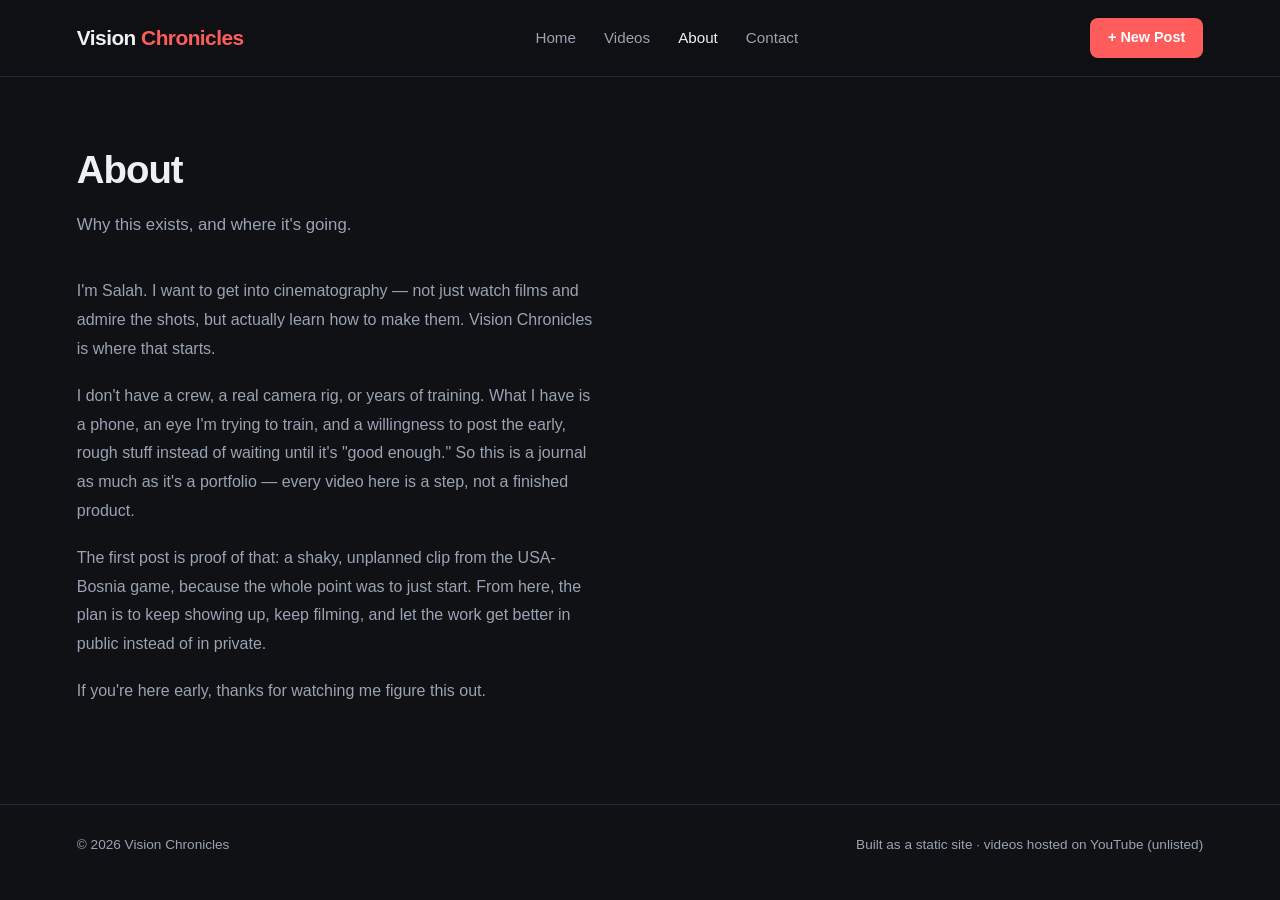
==== about.html @ dbc2cc59 "Add working About and Contact pages, extract shared styles.css" ====
<!DOCTYPE html>
<html lang="en">
<head>
<meta charset="UTF-8">
<meta name="viewport" content="width=device-width, initial-scale=1.0">
<title>About — Vision Chronicles</title>
<link rel="stylesheet" href="styles.css">
</head>
<body>

<header>
  <div class="logo">Vision <span>Chronicles</span></div>
  <nav>
    <ul>
      <li><a href="index.html">Home</a></li>
      <li><a href="index.html#videos">Videos</a></li>
      <li><a href="about.html" class="active">About</a></li>
      <li><a href="contact.html">Contact</a></li>
    </ul>
  </nav>
  <a href="#" class="upload-btn">+ New Post</a>
</header>

<section class="hero">
  <h1>About</h1>
  <p>Why this exists, and where it's going.</p>
</section>

<div class="page-content">
  <p>I'm Salah. I want to get into cinematography — not just watch films and admire the shots, but actually learn how to make them. Vision Chronicles is where that starts.</p>
  <p>I don't have a crew, a real camera rig, or years of training. What I have is a phone, an eye I'm trying to train, and a willingness to post the early, rough stuff instead of waiting until it's "good enough." So this is a journal as much as it's a portfolio — every video here is a step, not a finished product.</p>
  <p>The first post is proof of that: a shaky, unplanned clip from the USA-Bosnia game, because the whole point was to just start. From here, the plan is to keep showing up, keep filming, and let the work get better in public instead of in private.</p>
  <p>If you're here early, thanks for watching me figure this out.</p>
</div>

<footer>
  <span>© 2026 Vision Chronicles</span>
  <span>Built as a static site · videos hosted on YouTube (unlisted)</span>
</footer>

</body>
</html>
---- styles.css ----
:root {
  --bg: #0f1115;
  --card: #171a21;
  --card-border: #262b35;
  --text: #eef0f3;
  --muted: #9aa3b2;
  --accent: #ff5c5c;
  --accent-soft: #ff5c5c22;
}
* { box-sizing: border-box; margin: 0; padding: 0; }
body {
  background: var(--bg);
  color: var(--text);
  font-family: -apple-system, BlinkMacSystemFont, "Segoe UI", Roboto, Helvetica, Arial, sans-serif;
  line-height: 1.5;
}
a { color: inherit; text-decoration: none; }

/* Header */
header {
  position: sticky;
  top: 0;
  z-index: 10;
  display: flex;
  align-items: center;
  justify-content: space-between;
  padding: 18px 6vw;
  background: rgba(15,17,21,0.9);
  backdrop-filter: blur(8px);
  border-bottom: 1px solid var(--card-border);
}
.logo {
  font-size: 1.3rem;
  font-weight: 800;
  letter-spacing: -0.5px;
}
.logo span { color: var(--accent); }
nav ul {
  list-style: none;
  display: flex;
  gap: 28px;
}
nav a {
  color: var(--muted);
  font-size: 0.95rem;
  font-weight: 500;
  transition: color 0.15s;
}
nav a:hover, nav a.active { color: var(--text); }
.upload-btn {
  background: var(--accent);
  color: #fff;
  padding: 9px 18px;
  border-radius: 8px;
  font-size: 0.9rem;
  font-weight: 600;
}

/* Hero */
.hero {
  padding: 64px 6vw 40px;
  max-width: 780px;
}
.hero h1 {
  font-size: 2.4rem;
  font-weight: 800;
  letter-spacing: -1px;
  margin-bottom: 14px;
}
.hero p {
  color: var(--muted);
  font-size: 1.05rem;
}

/* Filters */
.filters {
  display: flex;
  gap: 10px;
  padding: 0 6vw 32px;
  flex-wrap: wrap;
}
.filter-pill {
  padding: 7px 16px;
  border: 1px solid var(--card-border);
  border-radius: 999px;
  font-size: 0.85rem;
  color: var(--muted);
}
.filter-pill.active {
  background: var(--accent-soft);
  border-color: var(--accent);
  color: var(--accent);
}

/* Grid */
.grid {
  display: grid;
  grid-template-columns: repeat(auto-fill, minmax(320px, 1fr));
  gap: 28px;
  padding: 0 6vw 80px;
}
.card {
  background: var(--card);
  border: 1px solid var(--card-border);
  border-radius: 14px;
  overflow: hidden;
  transition: transform 0.15s ease, border-color 0.15s ease;
}
.card:hover {
  transform: translateY(-3px);
  border-color: #3a4150;
}
.video-wrap {
  position: relative;
  aspect-ratio: 16 / 9;
  background: #000 center / cover no-repeat;
  cursor: pointer;
}
.video-wrap iframe {
  width: 100%;
  height: 100%;
  border: 0;
  display: block;
}
.play-btn {
  position: absolute;
  top: 50%;
  left: 50%;
  transform: translate(-50%, -50%);
  width: 60px;
  height: 60px;
  border-radius: 50%;
  background: rgba(0,0,0,0.65);
  border: 2px solid rgba(255,255,255,0.85);
  display: flex;
  align-items: center;
  justify-content: center;
  transition: background 0.15s ease, transform 0.15s ease;
}
.video-wrap:hover .play-btn {
  background: var(--accent);
  transform: translate(-50%, -50%) scale(1.08);
}
.play-btn::after {
  content: "";
  border-style: solid;
  border-width: 10px 0 10px 16px;
  border-color: transparent transparent transparent #fff;
  margin-left: 4px;
}
.card-body {
  padding: 18px 20px 22px;
}
.card-meta {
  display: flex;
  gap: 10px;
  align-items: center;
  font-size: 0.78rem;
  color: var(--muted);
  margin-bottom: 8px;
}
.tag {
  background: var(--accent-soft);
  color: var(--accent);
  padding: 2px 9px;
  border-radius: 999px;
  font-weight: 600;
  font-size: 0.72rem;
}
.card h3 {
  font-size: 1.1rem;
  font-weight: 700;
  margin-bottom: 8px;
}
.card p {
  font-size: 0.9rem;
  color: var(--muted);
}

/* Cost callout */
.callout {
  margin: 0 6vw 80px;
  padding: 22px 26px;
  background: var(--card);
  border: 1px dashed var(--card-border);
  border-radius: 14px;
  font-size: 0.9rem;
  color: var(--muted);
}
.callout strong { color: var(--text); }

/* About / static page content */
.page-content {
  padding: 0 6vw 80px;
  max-width: 680px;
}
.page-content p {
  color: var(--muted);
  font-size: 1rem;
  line-height: 1.8;
  margin-bottom: 18px;
}

/* Contact */
.contact-list {
  padding: 0 6vw 80px;
  display: flex;
  flex-direction: column;
  gap: 16px;
  max-width: 460px;
}
.contact-item {
  display: flex;
  align-items: center;
  gap: 16px;
  background: var(--card);
  border: 1px solid var(--card-border);
  border-radius: 14px;
  padding: 18px 20px;
  transition: border-color 0.15s ease;
}
.contact-item:hover { border-color: #3a4150; }
.contact-icon {
  width: 44px;
  height: 44px;
  border-radius: 50%;
  background: var(--accent-soft);
  color: var(--accent);
  display: flex;
  align-items: center;
  justify-content: center;
  font-size: 1.2rem;
  flex-shrink: 0;
}
.contact-label {
  font-size: 0.78rem;
  color: var(--muted);
  margin-bottom: 2px;
}
.contact-value {
  font-size: 1rem;
  font-weight: 600;
}

footer {
  padding: 30px 6vw;
  border-top: 1px solid var(--card-border);
  color: var(--muted);
  font-size: 0.85rem;
  display: flex;
  justify-content: space-between;
}

@media (max-width: 640px) {
  header { padding: 16px 5vw; }
  nav ul { display: none; }
  .hero { padding: 40px 5vw 24px; }
  .hero h1 { font-size: 1.8rem; }
  .grid { padding: 0 5vw 60px; }
  .page-content { padding: 0 5vw 60px; }
  .contact-list { padding: 0 5vw 60px; }
}
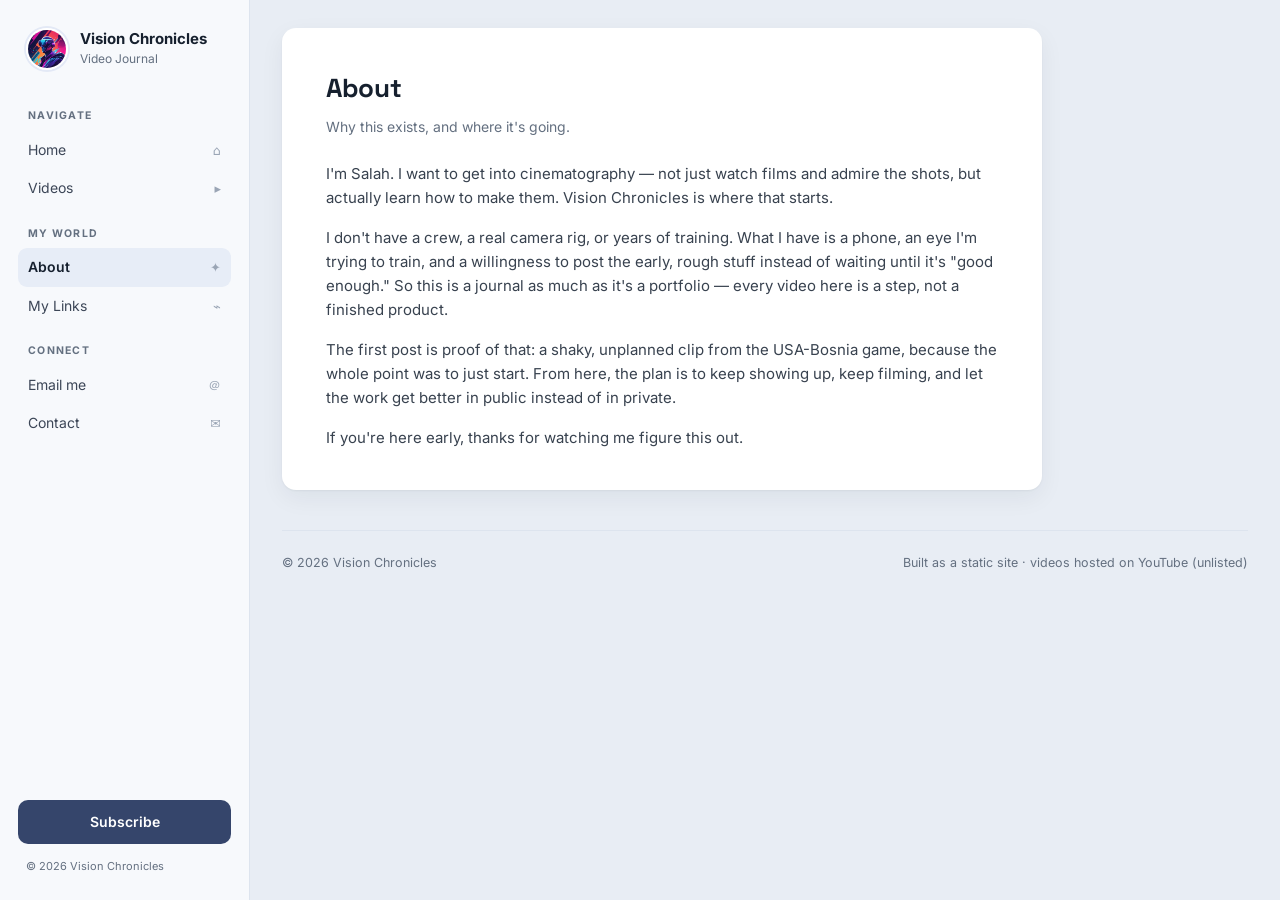
==== commit c534b500: "Redesign: sidebar layout, light cinematic palette, avatar hero" ====
--- a/about.html
+++ b/about.html
@@ -4,39 +4,66 @@
 <meta charset="UTF-8">
 <meta name="viewport" content="width=device-width, initial-scale=1.0">
 <title>About — Vision Chronicles</title>
+<link rel="preconnect" href="https://fonts.googleapis.com">
+<link rel="preconnect" href="https://fonts.gstatic.com" crossorigin>
+<link href="https://fonts.googleapis.com/css2?family=Inter:wght@400;500;600;700&family=Space+Grotesk:wght@500;600;700&display=swap" rel="stylesheet">
 <link rel="stylesheet" href="styles.css">
 </head>
 <body>
 
-<header>
-  <div class="logo">Vision <span>Chronicles</span></div>
-  <nav>
-    <ul>
-      <li><a href="index.html">Home</a></li>
-      <li><a href="index.html#videos">Videos</a></li>
-      <li><a href="about.html" class="active">About</a></li>
-      <li><a href="contact.html">Contact</a></li>
-    </ul>
-  </nav>
-  <a href="#" class="upload-btn">+ New Post</a>
-</header>
+<div class="shell">
 
-<section class="hero">
-  <h1>About</h1>
-  <p>Why this exists, and where it's going.</p>
-</section>
+  <aside class="sidebar">
+    <a class="brand" href="index.html">
+      <img class="brand-mark" src="assets/avatar.png" alt="Vision Chronicles avatar" onerror="this.onerror=null;this.src='assets/avatar-placeholder.svg'">
+      <div>
+        <div class="brand-name">Vision Chronicles</div>
+        <div class="brand-sub">Video Journal</div>
+      </div>
+    </a>
 
-<div class="page-content">
-  <p>I'm Salah. I want to get into cinematography — not just watch films and admire the shots, but actually learn how to make them. Vision Chronicles is where that starts.</p>
-  <p>I don't have a crew, a real camera rig, or years of training. What I have is a phone, an eye I'm trying to train, and a willingness to post the early, rough stuff instead of waiting until it's "good enough." So this is a journal as much as it's a portfolio — every video here is a step, not a finished product.</p>
-  <p>The first post is proof of that: a shaky, unplanned clip from the USA-Bosnia game, because the whole point was to just start. From here, the plan is to keep showing up, keep filming, and let the work get better in public instead of in private.</p>
-  <p>If you're here early, thanks for watching me figure this out.</p>
+    <div class="nav-section">
+      <div class="nav-label">Navigate</div>
+      <a class="nav-item" href="index.html">Home <span class="nav-icon">⌂</span></a>
+      <a class="nav-item" href="index.html#videos">Videos <span class="nav-icon">▸</span></a>
+    </div>
+
+    <div class="nav-section">
+      <div class="nav-label">My World</div>
+      <a class="nav-item active" href="about.html">About <span class="nav-icon">✦</span></a>
+      <a class="nav-item" href="index.html#links">My Links <span class="nav-icon">⌁</span></a>
+    </div>
+
+    <div class="nav-section">
+      <div class="nav-label">Connect</div>
+      <a class="nav-item" href="mailto:salah.mohamoud.dev@gmail.com">Email me <span class="nav-icon">＠</span></a>
+      <a class="nav-item" href="contact.html">Contact <span class="nav-icon">✉</span></a>
+    </div>
+
+    <div class="sidebar-footer">
+      <a class="subscribe-btn" href="mailto:salah.mohamoud.dev@gmail.com?subject=Subscribe%20to%20Vision%20Chronicles">Subscribe</a>
+      <div class="sidebar-credit">© 2026 Vision Chronicles</div>
+    </div>
+  </aside>
+
+  <main class="main">
+
+    <section class="page-card">
+      <h1>About</h1>
+      <div class="page-kicker">Why this exists, and where it's going.</div>
+      <p>I'm Salah. I want to get into cinematography — not just watch films and admire the shots, but actually learn how to make them. Vision Chronicles is where that starts.</p>
+      <p>I don't have a crew, a real camera rig, or years of training. What I have is a phone, an eye I'm trying to train, and a willingness to post the early, rough stuff instead of waiting until it's "good enough." So this is a journal as much as it's a portfolio — every video here is a step, not a finished product.</p>
+      <p>The first post is proof of that: a shaky, unplanned clip from the USA-Bosnia game, because the whole point was to just start. From here, the plan is to keep showing up, keep filming, and let the work get better in public instead of in private.</p>
+      <p>If you're here early, thanks for watching me figure this out.</p>
+    </section>
+
+    <footer class="main-footer">
+      <span>© 2026 Vision Chronicles</span>
+      <span>Built as a static site · videos hosted on YouTube (unlisted)</span>
+    </footer>
+
+  </main>
 </div>
-
-<footer>
-  <span>© 2026 Vision Chronicles</span>
-  <span>Built as a static site · videos hosted on YouTube (unlisted)</span>
-</footer>
 
 </body>
 </html>
--- a/styles.css
+++ b/styles.css
@@ -1,262 +1,459 @@
+/* ============================================================
+   Vision Chronicles — sidebar layout, light cinematic palette
+   ============================================================ */
+
 :root {
-  --bg: #0f1115;
-  --card: #171a21;
-  --card-border: #262b35;
-  --text: #eef0f3;
-  --muted: #9aa3b2;
-  --accent: #ff5c5c;
-  --accent-soft: #ff5c5c22;
-}
-* { box-sizing: border-box; margin: 0; padding: 0; }
+  --bg: #e8edf4;            /* cool ice page background */
+  --sidebar-bg: #f7f9fc;
+  --card: #ffffff;
+  --ink: #16202e;
+  --muted: #647080;
+  --line: #dde4ee;
+  --accent: #35456b;        /* deep indigo */
+  --accent-hover: #2a3757;
+  --accent-soft: #e3e9f6;
+  --glow-a: #6d5ae0;        /* echoes the avatar's violet/cyan */
+  --glow-b: #2fb3d4;
+  --dark: #161d2c;          /* cinematic slate for CTA banner */
+  --radius: 14px;
+  --shadow: 0 1px 2px rgba(22, 32, 46, .05), 0 8px 24px rgba(22, 32, 46, .06);
+}
+
+* { margin: 0; padding: 0; box-sizing: border-box; }
+
+html { scroll-behavior: smooth; }
+
 body {
+  font-family: "Inter", system-ui, -apple-system, sans-serif;
   background: var(--bg);
-  color: var(--text);
-  font-family: -apple-system, BlinkMacSystemFont, "Segoe UI", Roboto, Helvetica, Arial, sans-serif;
-  line-height: 1.5;
-}
+  color: var(--ink);
+  line-height: 1.6;
+  -webkit-font-smoothing: antialiased;
+}
+
+h1, h2, h3, .logo { font-family: "Space Grotesk", "Inter", sans-serif; letter-spacing: -0.01em; }
+
 a { color: inherit; text-decoration: none; }
 
-/* Header */
-header {
+/* ---------- Layout shell ---------- */
+
+.shell { display: flex; min-height: 100vh; }
+
+/* ---------- Sidebar ---------- */
+
+.sidebar {
+  width: 250px;
+  flex-shrink: 0;
+  background: var(--sidebar-bg);
+  border-right: 1px solid var(--line);
+  padding: 24px 18px;
   position: sticky;
   top: 0;
-  z-index: 10;
+  height: 100vh;
+  overflow-y: auto;
+  display: flex;
+  flex-direction: column;
+}
+
+.brand {
+  display: flex;
+  align-items: center;
+  gap: 12px;
+  padding: 4px 8px 20px;
+}
+
+.brand-mark {
+  width: 42px;
+  height: 42px;
+  border-radius: 50%;
+  object-fit: cover;
+  border: 2px solid var(--card);
+  box-shadow: 0 0 0 2px var(--accent-soft);
+}
+
+.brand-name { font-weight: 700; font-size: 15px; line-height: 1.25; }
+.brand-sub { font-size: 12px; color: var(--muted); }
+
+.nav-section { margin-top: 18px; }
+
+.nav-label {
+  font-size: 10.5px;
+  font-weight: 700;
+  letter-spacing: .12em;
+  text-transform: uppercase;
+  color: var(--muted);
+  padding: 0 10px 6px;
+}
+
+.nav-item {
   display: flex;
   align-items: center;
   justify-content: space-between;
-  padding: 18px 6vw;
-  background: rgba(15,17,21,0.9);
-  backdrop-filter: blur(8px);
-  border-bottom: 1px solid var(--card-border);
-}
-.logo {
-  font-size: 1.3rem;
-  font-weight: 800;
-  letter-spacing: -0.5px;
-}
-.logo span { color: var(--accent); }
-nav ul {
-  list-style: none;
-  display: flex;
-  gap: 28px;
-}
-nav a {
-  color: var(--muted);
-  font-size: 0.95rem;
-  font-weight: 500;
-  transition: color 0.15s;
-}
-nav a:hover, nav a.active { color: var(--text); }
-.upload-btn {
+  padding: 8px 10px;
+  border-radius: 9px;
+  font-size: 14px;
+  color: #3c4657;
+  transition: background .15s, color .15s;
+}
+
+.nav-item:hover { background: #eef2f8; color: var(--ink); }
+.nav-item.active { background: #e7edf7; color: var(--ink); font-weight: 600; }
+.nav-item .nav-icon { color: #9aa5b5; font-size: 13px; }
+
+.sidebar-footer { margin-top: auto; padding-top: 24px; }
+
+.subscribe-btn {
+  display: block;
+  text-align: center;
   background: var(--accent);
   color: #fff;
-  padding: 9px 18px;
-  border-radius: 8px;
-  font-size: 0.9rem;
   font-weight: 600;
-}
-
-/* Hero */
-.hero {
-  padding: 64px 6vw 40px;
-  max-width: 780px;
-}
-.hero h1 {
-  font-size: 2.4rem;
-  font-weight: 800;
-  letter-spacing: -1px;
-  margin-bottom: 14px;
-}
-.hero p {
+  font-size: 14px;
+  padding: 11px 16px;
+  border-radius: 10px;
+  transition: background .15s;
+}
+
+.subscribe-btn:hover { background: var(--accent-hover); }
+
+.sidebar-credit { font-size: 11px; color: var(--muted); padding: 14px 8px 0; }
+
+/* ---------- Main column ---------- */
+
+.main {
+  flex: 1;
+  padding: 28px 32px 48px;
+  max-width: 1120px;
+  margin: 0 auto;
+  min-width: 0;
+}
+
+/* ---------- Hero card ---------- */
+
+.hero-card {
+  display: flex;
+  background: var(--card);
+  border-radius: var(--radius);
+  overflow: hidden;
+  box-shadow: var(--shadow);
+}
+
+.hero-media {
+  width: 320px;
+  flex-shrink: 0;
+  position: relative;
+  background: linear-gradient(135deg, var(--glow-a), var(--glow-b));
+}
+
+.hero-media img {
+  position: absolute;
+  inset: 0;
+  width: 100%;
+  height: 100%;
+  object-fit: cover;
+  display: block;
+}
+
+.hero-body { padding: 40px 44px; display: flex; flex-direction: column; justify-content: center; }
+
+.hero-body h1 { font-size: 27px; margin-bottom: 14px; }
+
+.hero-body p { color: var(--muted); font-size: 14.5px; max-width: 52ch; }
+
+.newsletter { margin-top: 26px; }
+
+.newsletter-label { font-size: 13px; font-weight: 600; margin-bottom: 10px; }
+
+.newsletter-form { display: flex; gap: 10px; flex-wrap: wrap; }
+
+.newsletter-form input {
+  flex: 1;
+  min-width: 200px;
+  padding: 11px 14px;
+  border: 1px solid var(--line);
+  border-radius: 9px;
+  background: #f4f6fa;
+  font: inherit;
+  font-size: 14px;
+  color: var(--ink);
+}
+
+.newsletter-form input:focus { outline: 2px solid var(--accent-soft); border-color: var(--accent); }
+
+.btn {
+  display: inline-block;
+  background: var(--accent);
+  color: #fff;
+  font-weight: 600;
+  font-size: 14px;
+  padding: 11px 20px;
+  border: none;
+  border-radius: 9px;
+  cursor: pointer;
+  font-family: inherit;
+  transition: background .15s;
+}
+
+.btn:hover { background: var(--accent-hover); }
+
+.btn-light { background: #fff; color: var(--ink); }
+.btn-light:hover { background: #e9edf4; }
+
+/* ---------- Section headers ---------- */
+
+.section { margin-top: 44px; }
+
+.section-head {
+  display: flex;
+  align-items: baseline;
+  justify-content: space-between;
+  margin-bottom: 18px;
+}
+
+.section-head h2 { font-size: 19px; }
+
+.view-more { font-size: 13px; color: var(--muted); text-decoration: underline; text-underline-offset: 3px; }
+.view-more:hover { color: var(--ink); }
+
+/* ---------- Filters ---------- */
+
+.filters { display: flex; gap: 8px; flex-wrap: wrap; margin-bottom: 18px; }
+
+.filter-pill {
+  padding: 6px 15px;
+  border-radius: 999px;
+  background: var(--card);
+  border: 1px solid var(--line);
+  font-size: 13px;
   color: var(--muted);
-  font-size: 1.05rem;
-}
-
-/* Filters */
-.filters {
-  display: flex;
-  gap: 10px;
-  padding: 0 6vw 32px;
-  flex-wrap: wrap;
-}
-.filter-pill {
-  padding: 7px 16px;
-  border: 1px solid var(--card-border);
-  border-radius: 999px;
-  font-size: 0.85rem;
-  color: var(--muted);
-}
-.filter-pill.active {
-  background: var(--accent-soft);
-  border-color: var(--accent);
-  color: var(--accent);
-}
-
-/* Grid */
+  cursor: pointer;
+  transition: all .15s;
+}
+
+.filter-pill:hover { border-color: var(--accent); color: var(--ink); }
+.filter-pill.active { background: var(--accent); border-color: var(--accent); color: #fff; }
+
+/* ---------- Video grid ---------- */
+
 .grid {
   display: grid;
-  grid-template-columns: repeat(auto-fill, minmax(320px, 1fr));
-  gap: 28px;
-  padding: 0 6vw 80px;
-}
+  grid-template-columns: repeat(auto-fill, minmax(280px, 1fr));
+  gap: 22px;
+}
+
 .card {
   background: var(--card);
-  border: 1px solid var(--card-border);
-  border-radius: 14px;
+  border-radius: var(--radius);
   overflow: hidden;
-  transition: transform 0.15s ease, border-color 0.15s ease;
-}
-.card:hover {
-  transform: translateY(-3px);
-  border-color: #3a4150;
-}
+  box-shadow: var(--shadow);
+  transition: transform .18s, box-shadow .18s;
+}
+
+.card:hover { transform: translateY(-3px); box-shadow: 0 4px 8px rgba(22,32,46,.06), 0 14px 32px rgba(22,32,46,.1); }
+
 .video-wrap {
   position: relative;
   aspect-ratio: 16 / 9;
-  background: #000 center / cover no-repeat;
+  background-color: #101623;
+  background-size: cover;
+  background-position: center;
   cursor: pointer;
 }
-.video-wrap iframe {
-  width: 100%;
-  height: 100%;
-  border: 0;
-  display: block;
-}
+
+.video-wrap iframe { position: absolute; inset: 0; width: 100%; height: 100%; border: 0; }
+
 .play-btn {
   position: absolute;
-  top: 50%;
-  left: 50%;
+  top: 50%; left: 50%;
   transform: translate(-50%, -50%);
-  width: 60px;
-  height: 60px;
+  width: 54px; height: 54px;
   border-radius: 50%;
-  background: rgba(0,0,0,0.65);
-  border: 2px solid rgba(255,255,255,0.85);
-  display: flex;
-  align-items: center;
-  justify-content: center;
-  transition: background 0.15s ease, transform 0.15s ease;
-}
-.video-wrap:hover .play-btn {
-  background: var(--accent);
-  transform: translate(-50%, -50%) scale(1.08);
-}
+  background: rgba(22, 29, 44, .78);
+  backdrop-filter: blur(2px);
+  transition: background .15s, transform .15s;
+}
+
 .play-btn::after {
   content: "";
-  border-style: solid;
-  border-width: 10px 0 10px 16px;
-  border-color: transparent transparent transparent #fff;
-  margin-left: 4px;
-}
-.card-body {
-  padding: 18px 20px 22px;
-}
+  position: absolute;
+  top: 50%; left: 54%;
+  transform: translate(-50%, -50%);
+  border-left: 15px solid #fff;
+  border-top: 9px solid transparent;
+  border-bottom: 9px solid transparent;
+}
+
+.video-wrap:hover .play-btn { background: var(--accent); transform: translate(-50%, -50%) scale(1.07); }
+
+.card-body { padding: 18px 20px 20px; }
+
 .card-meta {
   display: flex;
+  align-items: center;
   gap: 10px;
-  align-items: center;
-  font-size: 0.78rem;
+  font-size: 12px;
   color: var(--muted);
-  margin-bottom: 8px;
-}
+  margin-bottom: 9px;
+}
+
 .tag {
   background: var(--accent-soft);
   color: var(--accent);
-  padding: 2px 9px;
+  font-weight: 600;
+  font-size: 11.5px;
+  padding: 2.5px 10px;
   border-radius: 999px;
-  font-weight: 600;
-  font-size: 0.72rem;
-}
-.card h3 {
-  font-size: 1.1rem;
-  font-weight: 700;
-  margin-bottom: 8px;
-}
-.card p {
-  font-size: 0.9rem;
+}
+
+.card-body h3 { font-size: 16px; margin-bottom: 7px; }
+.card-body p { font-size: 13.5px; color: var(--muted); }
+
+/* ---------- Links row ---------- */
+
+.links-grid {
+  display: grid;
+  grid-template-columns: repeat(auto-fill, minmax(200px, 1fr));
+  gap: 16px;
+}
+
+.link-card {
+  background: var(--card);
+  border-radius: var(--radius);
+  box-shadow: var(--shadow);
+  padding: 20px;
+  display: flex;
+  align-items: center;
+  gap: 14px;
+  transition: transform .18s, box-shadow .18s;
+}
+
+.link-card:hover { transform: translateY(-3px); box-shadow: 0 4px 8px rgba(22,32,46,.06), 0 14px 32px rgba(22,32,46,.1); }
+
+.link-icon {
+  width: 40px; height: 40px;
+  border-radius: 10px;
+  display: flex;
+  align-items: center;
+  justify-content: center;
+  font-size: 17px;
+  color: #fff;
+  background: linear-gradient(135deg, var(--glow-a), var(--glow-b));
+  flex-shrink: 0;
+}
+
+.link-title { font-weight: 600; font-size: 14px; }
+.link-sub { font-size: 12px; color: var(--muted); }
+
+/* ---------- CTA banner ---------- */
+
+.cta-banner {
+  margin-top: 44px;
+  background: linear-gradient(120deg, var(--dark) 0%, #232f4a 70%, #33406b 100%);
+  color: #eef1f7;
+  border-radius: var(--radius);
+  padding: 34px 38px;
+  display: flex;
+  align-items: center;
+  justify-content: space-between;
+  gap: 24px;
+  flex-wrap: wrap;
+  box-shadow: var(--shadow);
+}
+
+.cta-banner h2 { font-size: 20px; margin-bottom: 8px; }
+.cta-banner p { font-size: 14px; color: #aeb8cd; max-width: 60ch; }
+
+/* ---------- Note / callout ---------- */
+
+.callout {
+  margin-top: 26px;
+  background: var(--card);
+  border: 1px dashed var(--line);
+  border-radius: var(--radius);
+  padding: 18px 22px;
+  font-size: 13px;
   color: var(--muted);
 }
 
-/* Cost callout */
-.callout {
-  margin: 0 6vw 80px;
-  padding: 22px 26px;
-  background: var(--card);
-  border: 1px dashed var(--card-border);
-  border-radius: 14px;
-  font-size: 0.9rem;
+.callout strong { color: var(--ink); }
+
+/* ---------- Inner pages ---------- */
+
+.page-card {
+  background: var(--card);
+  border-radius: var(--radius);
+  box-shadow: var(--shadow);
+  padding: 40px 44px;
+  max-width: 760px;
+}
+
+.page-card h1 { font-size: 26px; margin-bottom: 6px; }
+.page-kicker { color: var(--muted); font-size: 14px; margin-bottom: 24px; }
+.page-card p { margin-bottom: 16px; font-size: 15px; color: #38424f; }
+.page-card p:last-child { margin-bottom: 0; }
+
+.contact-list { display: grid; gap: 16px; max-width: 560px; }
+
+.contact-item {
+  background: var(--card);
+  border-radius: var(--radius);
+  box-shadow: var(--shadow);
+  padding: 20px 22px;
+  display: flex;
+  align-items: center;
+  gap: 16px;
+  transition: transform .18s, box-shadow .18s;
+}
+
+.contact-item:hover { transform: translateY(-3px); box-shadow: 0 4px 8px rgba(22,32,46,.06), 0 14px 32px rgba(22,32,46,.1); }
+
+.contact-icon {
+  width: 44px; height: 44px;
+  border-radius: 11px;
+  background: linear-gradient(135deg, var(--glow-a), var(--glow-b));
+  color: #fff;
+  display: flex;
+  align-items: center;
+  justify-content: center;
+  font-size: 19px;
+  flex-shrink: 0;
+}
+
+.contact-label { font-size: 12px; color: var(--muted); }
+.contact-value { font-weight: 600; font-size: 15px; }
+
+/* ---------- Footer ---------- */
+
+.main-footer {
+  margin-top: 40px;
+  padding-top: 22px;
+  border-top: 1px solid var(--line);
+  display: flex;
+  justify-content: space-between;
+  flex-wrap: wrap;
+  gap: 8px;
+  font-size: 12.5px;
   color: var(--muted);
 }
-.callout strong { color: var(--text); }
-
-/* About / static page content */
-.page-content {
-  padding: 0 6vw 80px;
-  max-width: 680px;
-}
-.page-content p {
-  color: var(--muted);
-  font-size: 1rem;
-  line-height: 1.8;
-  margin-bottom: 18px;
-}
-
-/* Contact */
-.contact-list {
-  padding: 0 6vw 80px;
-  display: flex;
-  flex-direction: column;
-  gap: 16px;
-  max-width: 460px;
-}
-.contact-item {
-  display: flex;
-  align-items: center;
-  gap: 16px;
-  background: var(--card);
-  border: 1px solid var(--card-border);
-  border-radius: 14px;
-  padding: 18px 20px;
-  transition: border-color 0.15s ease;
-}
-.contact-item:hover { border-color: #3a4150; }
-.contact-icon {
-  width: 44px;
-  height: 44px;
-  border-radius: 50%;
-  background: var(--accent-soft);
-  color: var(--accent);
-  display: flex;
-  align-items: center;
-  justify-content: center;
-  font-size: 1.2rem;
-  flex-shrink: 0;
-}
-.contact-label {
-  font-size: 0.78rem;
-  color: var(--muted);
-  margin-bottom: 2px;
-}
-.contact-value {
-  font-size: 1rem;
-  font-weight: 600;
-}
-
-footer {
-  padding: 30px 6vw;
-  border-top: 1px solid var(--card-border);
-  color: var(--muted);
-  font-size: 0.85rem;
-  display: flex;
-  justify-content: space-between;
-}
-
-@media (max-width: 640px) {
-  header { padding: 16px 5vw; }
-  nav ul { display: none; }
-  .hero { padding: 40px 5vw 24px; }
-  .hero h1 { font-size: 1.8rem; }
-  .grid { padding: 0 5vw 60px; }
-  .page-content { padding: 0 5vw 60px; }
-  .contact-list { padding: 0 5vw 60px; }
-}
+
+/* ---------- Responsive ---------- */
+
+@media (max-width: 900px) {
+  .shell { flex-direction: column; }
+  .sidebar {
+    width: 100%;
+    height: auto;
+    position: static;
+    border-right: none;
+    border-bottom: 1px solid var(--line);
+    padding: 16px 18px;
+  }
+  .nav-section { margin-top: 10px; }
+  .sidebar-footer { display: none; }
+  .hero-card { flex-direction: column; }
+  .hero-media { width: 100%; height: 260px; }
+  .hero-body { padding: 28px 24px; }
+  .main { padding: 22px 18px 40px; }
+  .page-card { padding: 28px 24px; }
+  .cta-banner { padding: 26px 24px; }
+}
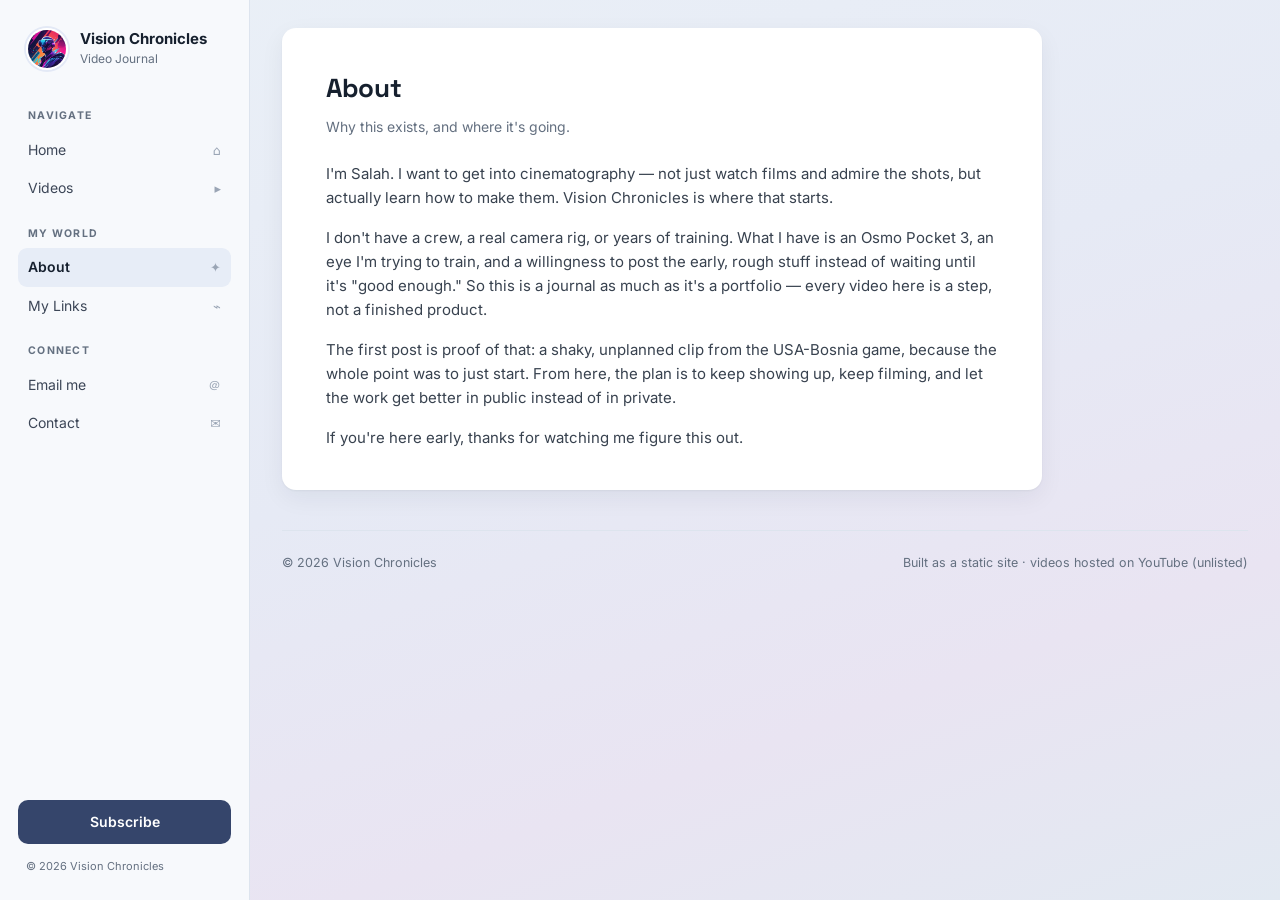
==== commit e0d382a7: "Add background gradient, remove cost callout, credit Osmo Pocket 3" ====
--- a/about.html
+++ b/about.html
@@ -52,7 +52,7 @@
       <h1>About</h1>
       <div class="page-kicker">Why this exists, and where it's going.</div>
       <p>I'm Salah. I want to get into cinematography — not just watch films and admire the shots, but actually learn how to make them. Vision Chronicles is where that starts.</p>
-      <p>I don't have a crew, a real camera rig, or years of training. What I have is a phone, an eye I'm trying to train, and a willingness to post the early, rough stuff instead of waiting until it's "good enough." So this is a journal as much as it's a portfolio — every video here is a step, not a finished product.</p>
+      <p>I don't have a crew, a real camera rig, or years of training. What I have is an Osmo Pocket 3, an eye I'm trying to train, and a willingness to post the early, rough stuff instead of waiting until it's "good enough." So this is a journal as much as it's a portfolio — every video here is a step, not a finished product.</p>
       <p>The first post is proof of that: a shaky, unplanned clip from the USA-Bosnia game, because the whole point was to just start. From here, the plan is to keep showing up, keep filming, and let the work get better in public instead of in private.</p>
       <p>If you're here early, thanks for watching me figure this out.</p>
     </section>
--- a/styles.css
+++ b/styles.css
@@ -25,7 +25,7 @@
 
 body {
   font-family: "Inter", system-ui, -apple-system, sans-serif;
-  background: var(--bg);
+  background: linear-gradient(160deg, #eaf0f7 0%, #e6eaf5 45%, #e9e4f2 75%, #e2e9f2 100%) fixed;
   color: var(--ink);
   line-height: 1.6;
   -webkit-font-smoothing: antialiased;
